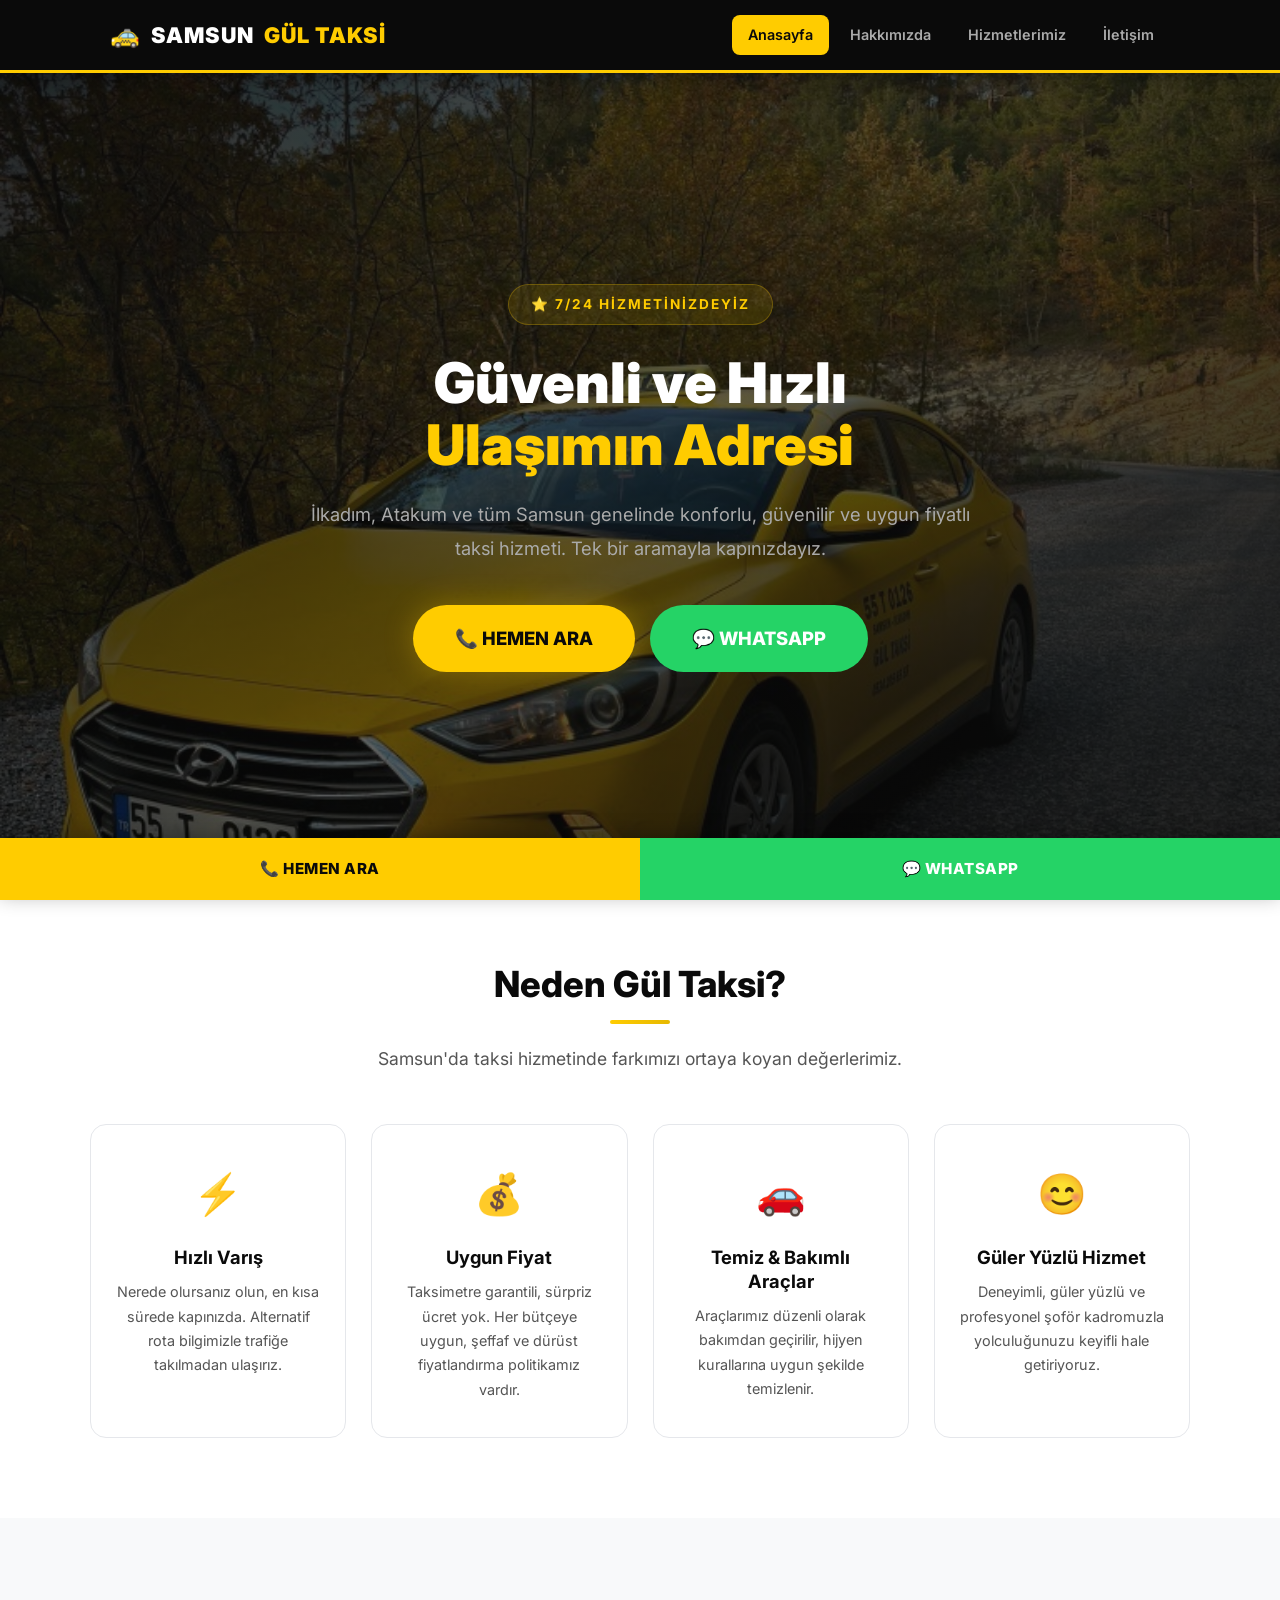
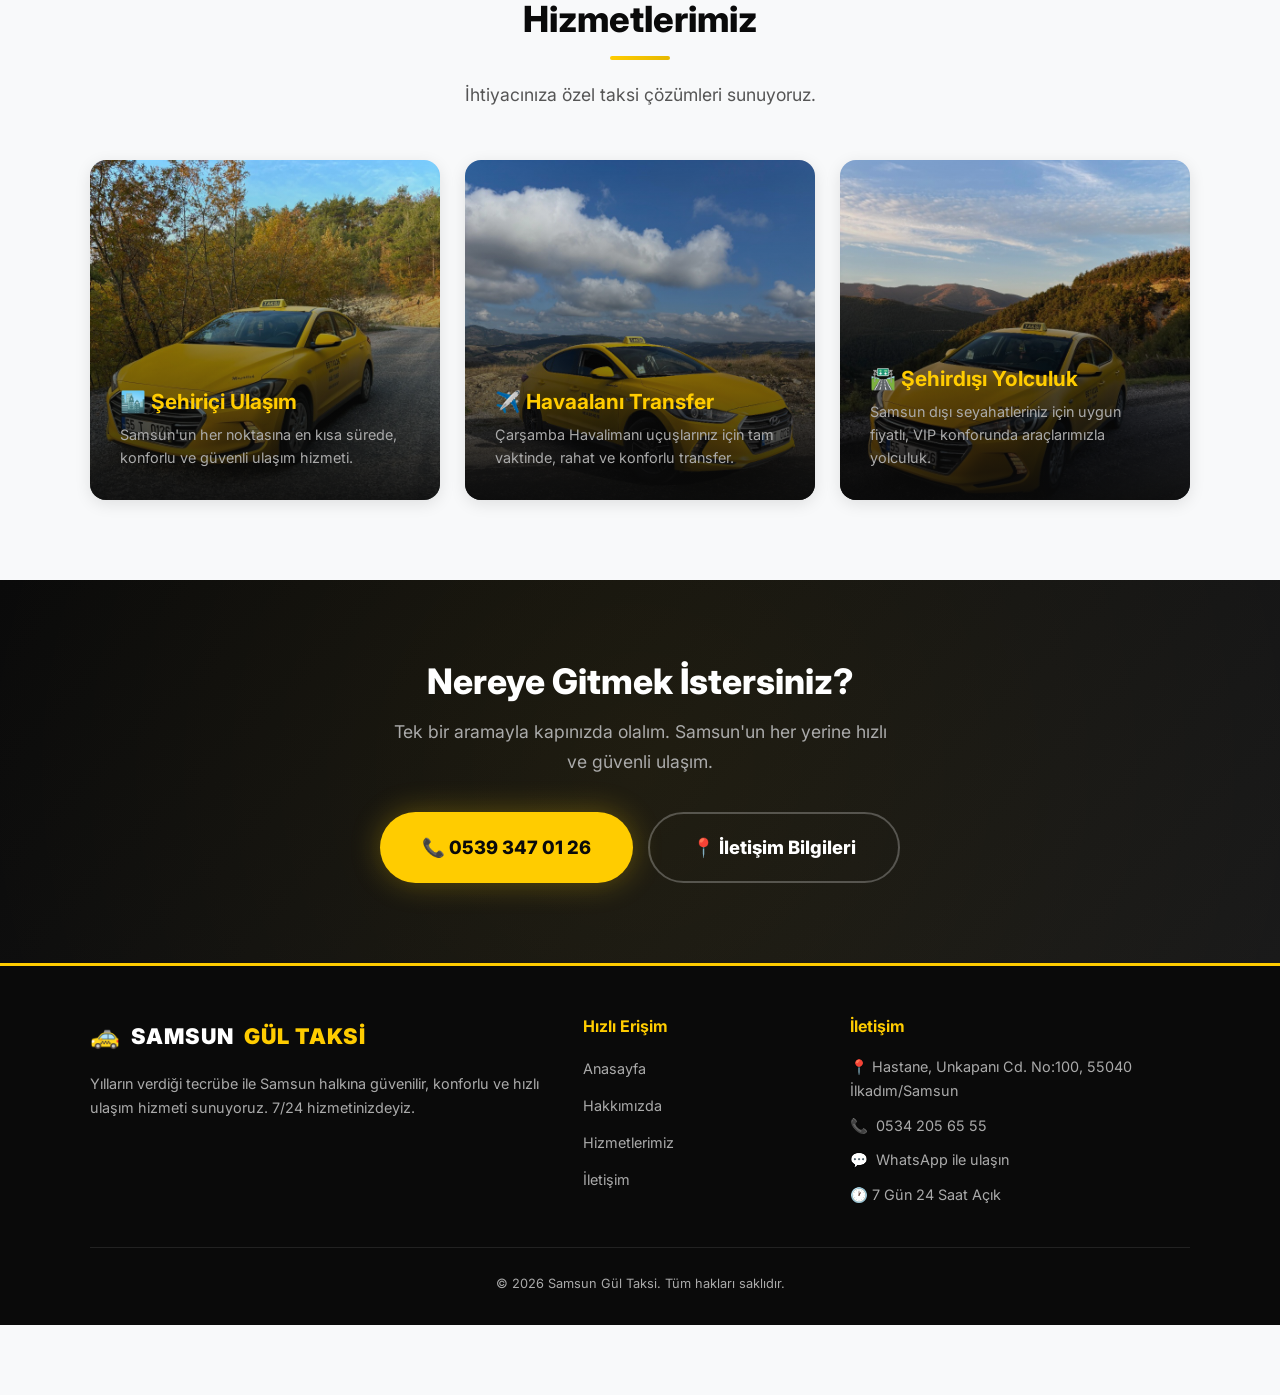
==== index.html @ 9e5a852b "Add files via upload" ====
<!DOCTYPE html>
<html lang="tr">
<head>
    <meta charset="UTF-8">
    <meta name="viewport" content="width=device-width, initial-scale=1.0">
    <title>Samsun Gül Taksi | 7/24 Güvenilir ve Hızlı Ulaşım</title>
    <meta name="description" content="Samsun Gül Taksi - İlkadım ve tüm Samsun genelinde 7/24 hızlı, güvenilir ve konforlu taksi hizmeti. Şehiriçi, havaalanı transferi ve şehirdışı yolculuk için hemen arayın.">
    <meta name="keywords" content="samsun taksi, gül taksi, ilkadım taksi, samsun havaalanı transfer, 7/24 taksi samsun">
    <meta name="author" content="Samsun Gül Taksi">
    <meta property="og:title" content="Samsun Gül Taksi | 7/24 Güvenilir Ulaşım">
    <meta property="og:description" content="Samsun'da 7/24 hızlı ve güvenilir taksi hizmeti. Hemen arayın!">
    <meta property="og:type" content="website">
    <link rel="stylesheet" href="style.css">
</head>
<body>

    <!-- HEADER -->
    <header>
        <div class="nav-container">
            <a href="index.html" class="logo">
                <span class="logo-icon">🚕</span> SAMSUN <span>GÜL TAKSİ</span>
            </a>
            <button class="menu-toggle" id="menuToggle" aria-label="Menüyü Aç">
                <span></span>
                <span></span>
                <span></span>
            </button>
            <nav class="nav-links" id="navLinks">
                <a href="index.html" class="active">Anasayfa</a>
                <a href="hakkimizda.html">Hakkımızda</a>
                <a href="hizmetlerimiz.html">Hizmetlerimiz</a>
                <a href="iletisim.html">İletişim</a>
            </nav>
        </div>
    </header>

    <!-- HERO SECTION -->
    <section class="hero" style="background-image: url('images/taksi-hero.jpg');">
        <div class="hero-content">
            <div class="hero-badge">⭐ 7/24 Hizmetinizdeyiz</div>
            <h1>Güvenli ve Hızlı <span class="highlight">Ulaşımın Adresi</span></h1>
            <p>İlkadım, Atakum ve tüm Samsun genelinde konforlu, güvenilir ve uygun fiyatlı taksi hizmeti. Tek bir aramayla kapınızdayız.</p>
            <div class="hero-buttons">
                <a href="tel:+905393470126" class="btn btn-primary btn-lg">📞 HEMEN ARA</a>
                <a href="https://wa.me/905393470126" class="btn btn-wa-inline btn-lg" target="_blank">💬 WHATSAPP</a>
            </div>
        </div>
    </section>



    <!-- WHY CHOOSE US -->
    <section class="features-section">
        <h2 class="section-title">Neden Gül Taksi?</h2>
        <p class="section-subtitle">Samsun'da taksi hizmetinde farkımızı ortaya koyan değerlerimiz.</p>
        <div class="features-grid">
            <div class="feature-card">
                <span class="feature-icon">⚡</span>
                <h3>Hızlı Varış</h3>
                <p>Nerede olursanız olun, en kısa sürede kapınızda. Alternatif rota bilgimizle trafiğe takılmadan ulaşırız.</p>
            </div>
            <div class="feature-card">
                <span class="feature-icon">💰</span>
                <h3>Uygun Fiyat</h3>
                <p>Taksimetre garantili, sürpriz ücret yok. Her bütçeye uygun, şeffaf ve dürüst fiyatlandırma politikamız vardır.</p>
            </div>
            <div class="feature-card">
                <span class="feature-icon">🚗</span>
                <h3>Temiz & Bakımlı Araçlar</h3>
                <p>Araçlarımız düzenli olarak bakımdan geçirilir, hijyen kurallarına uygun şekilde temizlenir.</p>
            </div>
            <div class="feature-card">
                <span class="feature-icon">😊</span>
                <h3>Güler Yüzlü Hizmet</h3>
                <p>Deneyimli, güler yüzlü ve profesyonel şoför kadromuzla yolculuğunuzu keyifli hale getiriyoruz.</p>
            </div>
        </div>
    </section>

    <!-- SERVICES PREVIEW -->
    <section class="services-section">
        <h2 class="section-title">Hizmetlerimiz</h2>
        <p class="section-subtitle">İhtiyacınıza özel taksi çözümleri sunuyoruz.</p>
        <div class="services-grid">
            <a href="hizmetlerimiz.html" class="service-card" style="background-image: url('images/taksi-hero.jpg');">
                <div class="service-card-content">
                    <h3>🏙️ Şehiriçi Ulaşım</h3>
                    <p>Samsun'un her noktasına en kısa sürede, konforlu ve güvenli ulaşım hizmeti.</p>
                </div>
            </a>
            <a href="hizmetlerimiz.html" class="service-card" style="background-image: url('images/taksi-about.jpg');">
                <div class="service-card-content">
                    <h3>✈️ Havaalanı Transfer</h3>
                    <p>Çarşamba Havalimanı uçuşlarınız için tam vaktinde, rahat ve konforlu transfer.</p>
                </div>
            </a>
            <a href="hizmetlerimiz.html" class="service-card" style="background-image: url('images/taksi-services.jpg');">
                <div class="service-card-content">
                    <h3>🛣️ Şehirdışı Yolculuk</h3>
                    <p>Samsun dışı seyahatleriniz için uygun fiyatlı, VIP konforunda araçlarımızla yolculuk.</p>
                </div>
            </a>
        </div>
    </section>

    <!-- CTA SECTION -->
    <section class="cta-section">
        <div class="cta-content">
            <h2>Nereye Gitmek İstersiniz?</h2>
            <p>Tek bir aramayla kapınızda olalım. Samsun'un her yerine hızlı ve güvenli ulaşım.</p>
            <div class="cta-buttons">
                <a href="tel:+905393470126" class="btn btn-primary btn-lg">📞 0539 347 01 26</a>
                <a href="iletisim.html" class="btn btn-secondary btn-lg">📍 İletişim Bilgileri</a>
            </div>
        </div>
    </section>

    <!-- FOOTER -->
    <footer>
        <div class="footer-grid">
            <div class="footer-brand">
                <a href="index.html" class="logo">
                    <span class="logo-icon">🚕</span> SAMSUN <span>GÜL TAKSİ</span>
                </a>
                <p>Yılların verdiği tecrübe ile Samsun halkına güvenilir, konforlu ve hızlı ulaşım hizmeti sunuyoruz. 7/24 hizmetinizdeyiz.</p>
            </div>
            <div class="footer-links">
                <h4>Hızlı Erişim</h4>
                <ul>
                    <li><a href="index.html">Anasayfa</a></li>
                    <li><a href="hakkimizda.html">Hakkımızda</a></li>
                    <li><a href="hizmetlerimiz.html">Hizmetlerimiz</a></li>
                    <li><a href="iletisim.html">İletişim</a></li>
                </ul>
            </div>
            <div class="footer-contact">
                <h4>İletişim</h4>
                <p>📍 Hastane, Unkapanı Cd. No:100, 55040 İlkadım/Samsun</p>
                <p>📞 <a href="tel:+905342056555">0534 205 65 55</a></p>
                <p>💬 <a href="https://wa.me/905342056555" target="_blank">WhatsApp ile ulaşın</a></p>
                <p>🕐 7 Gün 24 Saat Açık</p>
            </div>
        </div>
        <div class="footer-bottom">
            <p>&copy; 2026 Samsun Gül Taksi. Tüm hakları saklıdır.</p>
        </div>
    </footer>

    <!-- FIXED ACTION BAR -->
    <div class="fixed-action-bar">
        <a href="tel:+905342056555" class="action-btn action-call">📞 HEMEN ARA</a>
        <a href="https://wa.me/905342056555" class="action-btn action-whatsapp" target="_blank">💬 WHATSAPP</a>
    </div>

    <!-- Mobile Menu Script -->
    <script>
        document.getElementById('menuToggle').addEventListener('click', function() {
            document.getElementById('navLinks').classList.toggle('active');
        });
    </script>

</body>
</html>
---- style.css ----
/* ===================================
   SAMSUN GÜL TAKSİ - Premium Styles
   =================================== */

@import url('https://fonts.googleapis.com/css2?family=Inter:wght@400;500;600;700;800;900&display=swap');

/* === CSS Variables === */
:root {
    --primary: #FFCC00;
    --primary-hover: #FFD633;
    --primary-dark: #E6B800;
    --dark-1: #0a0a0a;
    --dark-2: #111111;
    --dark-3: #1a1a1a;
    --dark-4: #222222;
    --light-1: #f8f9fa;
    --light-2: #f0f0f0;
    --white: #ffffff;
    --text-primary: #111111;
    --text-secondary: #555555;
    --text-muted: #888888;
    --text-on-dark: #ffffff;
    --text-on-dark-muted: #aaaaaa;
    --whatsapp: #25D366;
    --whatsapp-hover: #22c55e;
    --shadow-sm: 0 2px 8px rgba(0,0,0,0.06);
    --shadow-md: 0 4px 16px rgba(0,0,0,0.1);
    --shadow-lg: 0 8px 32px rgba(0,0,0,0.15);
    --shadow-xl: 0 16px 48px rgba(0,0,0,0.2);
    --shadow-glow: 0 0 30px rgba(255,204,0,0.3);
    --radius-sm: 8px;
    --radius-md: 12px;
    --radius-lg: 16px;
    --radius-xl: 24px;
    --radius-full: 999px;
    --transition-fast: 0.2s ease;
    --transition: 0.3s cubic-bezier(0.4, 0, 0.2, 1);
    --transition-slow: 0.5s cubic-bezier(0.4, 0, 0.2, 1);
}

/* === Reset & Base === */
*, *::before, *::after {
    margin: 0;
    padding: 0;
    box-sizing: border-box;
}

html {
    scroll-behavior: smooth;
    font-size: 16px;
}

body {
    font-family: 'Inter', -apple-system, BlinkMacSystemFont, 'Segoe UI', Roboto, sans-serif;
    background-color: var(--light-1);
    color: var(--text-primary);
    line-height: 1.7;
    padding-bottom: 70px;
    -webkit-font-smoothing: antialiased;
    -moz-osx-font-smoothing: grayscale;
    overflow-x: hidden;
}

a {
    text-decoration: none;
    color: inherit;
    transition: var(--transition);
}

img {
    max-width: 100%;
    height: auto;
    display: block;
}

ul, ol {
    list-style: none;
}

/* === Typography === */
h1 { font-size: 3rem; font-weight: 900; line-height: 1.15; }
h2 { font-size: 2.25rem; font-weight: 800; line-height: 1.2; }
h3 { font-size: 1.5rem; font-weight: 700; line-height: 1.3; }
h4 { font-size: 1.25rem; font-weight: 700; line-height: 1.3; }

/* Section Title */
.section-title {
    text-align: center;
    font-size: 2.25rem;
    font-weight: 800;
    color: var(--dark-1);
    margin-bottom: 50px;
    position: relative;
    padding-bottom: 18px;
}

.section-title::after {
    content: '';
    position: absolute;
    bottom: 0;
    left: 50%;
    transform: translateX(-50%);
    width: 60px;
    height: 4px;
    background: linear-gradient(90deg, var(--primary), var(--primary-dark));
    border-radius: 2px;
}

.section-title.light {
    color: var(--text-on-dark);
}

.section-subtitle {
    text-align: center;
    font-size: 1.1rem;
    color: var(--text-secondary);
    max-width: 600px;
    margin: -30px auto 50px;
}

/* === Container === */
.container {
    max-width: 1100px;
    margin: 0 auto;
    padding: 0 20px;
}

/* ==================
   HEADER & NAVIGATION
   ================== */
header {
    background-color: var(--dark-1);
    position: sticky;
    top: 0;
    z-index: 1000;
    border-bottom: 3px solid var(--primary);
    box-shadow: 0 4px 20px rgba(0,0,0,0.4);
}

.nav-container {
    max-width: 1100px;
    margin: 0 auto;
    padding: 0 20px;
    display: flex;
    align-items: center;
    justify-content: space-between;
    height: 70px;
}

.logo {
    color: var(--text-on-dark);
    font-size: 1.35rem;
    font-weight: 900;
    letter-spacing: 1px;
    display: flex;
    align-items: center;
    gap: 10px;
}

.logo span {
    color: var(--primary);
}

.logo .logo-icon {
    font-size: 1.5rem;
}

.nav-links {
    display: flex;
    align-items: center;
    gap: 5px;
}

.nav-links a {
    color: var(--text-on-dark-muted);
    font-size: 0.9rem;
    font-weight: 600;
    padding: 8px 16px;
    border-radius: var(--radius-sm);
    transition: var(--transition);
}

.nav-links a:hover,
.nav-links a.active {
    color: var(--dark-1);
    background-color: var(--primary);
}

/* Mobile Menu Toggle */
.menu-toggle {
    display: none;
    flex-direction: column;
    gap: 5px;
    cursor: pointer;
    padding: 8px;
    background: none;
    border: none;
    z-index: 10;
}

.menu-toggle span {
    display: block;
    width: 26px;
    height: 3px;
    background-color: var(--primary);
    border-radius: 2px;
    transition: var(--transition);
}

/* ==================
   HERO SECTION (Homepage)
   ================== */
.hero {
    position: relative;
    min-height: 90vh;
    display: flex;
    align-items: center;
    justify-content: center;
    text-align: center;
    padding: 100px 20px;
    background-color: var(--dark-1);
    background-size: cover;
    background-position: center;
    overflow: hidden;
}

.hero::before {
    content: '';
    position: absolute;
    inset: 0;
    background: linear-gradient(
        135deg,
        rgba(10, 10, 10, 0.88) 0%,
        rgba(10, 10, 10, 0.65) 50%,
        rgba(10, 10, 10, 0.88) 100%
    );
    z-index: 1;
}

.hero-content {
    position: relative;
    z-index: 2;
    max-width: 700px;
    animation: fadeInUp 0.8s ease-out;
}

.hero-badge {
    display: inline-block;
    background: rgba(255, 204, 0, 0.12);
    color: var(--primary);
    padding: 8px 22px;
    border-radius: var(--radius-full);
    font-size: 0.85rem;
    font-weight: 700;
    letter-spacing: 2px;
    margin-bottom: 28px;
    border: 1px solid rgba(255, 204, 0, 0.25);
    text-transform: uppercase;
}

.hero h1 {
    color: var(--text-on-dark);
    font-size: 3.5rem;
    margin-bottom: 22px;
    line-height: 1.1;
}

.hero h1 .highlight {
    color: var(--primary);
    display: block;
}

.hero p {
    color: var(--text-on-dark-muted);
    font-size: 1.15rem;
    margin-bottom: 40px;
    line-height: 1.8;
}

.hero-buttons {
    display: flex;
    gap: 15px;
    justify-content: center;
    flex-wrap: wrap;
}

/* ==================
   PAGE HEADER (Internal Pages)
   ================== */
.page-header {
    background-color: var(--dark-1);
    padding: 80px 20px 60px;
    text-align: center;
    border-bottom: 3px solid var(--primary);
    position: relative;
    overflow: hidden;
}

.page-header::before {
    content: '';
    position: absolute;
    inset: 0;
    background: radial-gradient(circle at 50% 130%, rgba(255,204,0,0.08), transparent 60%);
}

.page-header h1 {
    color: var(--text-on-dark);
    font-size: 2.5rem;
    margin-bottom: 12px;
    position: relative;
}

.page-header p {
    color: var(--text-on-dark-muted);
    font-size: 1.05rem;
    position: relative;
}

/* ==================
   BUTTONS
   ================== */
.btn {
    display: inline-flex;
    align-items: center;
    justify-content: center;
    gap: 10px;
    padding: 14px 32px;
    font-size: 1rem;
    font-weight: 700;
    border-radius: var(--radius-full);
    border: none;
    cursor: pointer;
    transition: var(--transition);
    font-family: inherit;
}

.btn-primary {
    background-color: var(--primary);
    color: var(--dark-1);
    box-shadow: var(--shadow-glow);
}

.btn-primary:hover {
    background-color: var(--primary-hover);
    transform: translateY(-2px);
    box-shadow: 0 0 40px rgba(255,204,0,0.45);
}

.btn-secondary {
    background-color: transparent;
    color: var(--text-on-dark);
    border: 2px solid rgba(255,255,255,0.25);
}

.btn-secondary:hover {
    border-color: var(--primary);
    color: var(--primary);
}

.btn-lg {
    padding: 18px 42px;
    font-size: 1.15rem;
    font-weight: 800;
}

.btn-wa-inline {
    background-color: var(--whatsapp);
    color: var(--white);
}

.btn-wa-inline:hover {
    background-color: var(--whatsapp-hover);
    transform: translateY(-2px);
}

/* ==================
   STATS SECTION
   ================== */
.stats-section {
    background-color: var(--dark-1);
    padding: 60px 20px;
    border-bottom: 1px solid var(--dark-4);
}

.stats-grid {
    display: grid;
    grid-template-columns: repeat(4, 1fr);
    gap: 30px;
    max-width: 1100px;
    margin: 0 auto;
}

.stat-item {
    text-align: center;
    padding: 25px 15px;
    border-radius: var(--radius-md);
    background: rgba(255,255,255,0.03);
    border: 1px solid rgba(255,255,255,0.06);
    transition: var(--transition);
}

.stat-item:hover {
    background: rgba(255,204,0,0.06);
    border-color: rgba(255,204,0,0.15);
    transform: translateY(-3px);
}

.stat-icon {
    font-size: 1.8rem;
    margin-bottom: 10px;
    display: block;
}

.stat-number {
    font-size: 2.5rem;
    font-weight: 900;
    color: var(--primary);
    line-height: 1;
    margin-bottom: 8px;
}

.stat-label {
    font-size: 0.85rem;
    color: var(--text-on-dark-muted);
    font-weight: 500;
}

/* ==================
   FEATURES (Why Choose Us)
   ================== */
.features-section {
    padding: 80px 20px;
    background-color: var(--white);
}

.features-grid {
    display: grid;
    grid-template-columns: repeat(auto-fit, minmax(240px, 1fr));
    gap: 25px;
    max-width: 1100px;
    margin: 0 auto;
}

.feature-card {
    background: var(--white);
    border: 1px solid #e5e7eb;
    border-radius: var(--radius-lg);
    padding: 35px 25px;
    text-align: center;
    transition: var(--transition);
    position: relative;
    overflow: hidden;
}

.feature-card::before {
    content: '';
    position: absolute;
    top: 0;
    left: 0;
    right: 0;
    height: 4px;
    background: var(--primary);
    transform: scaleX(0);
    transition: var(--transition);
}

.feature-card:hover {
    transform: translateY(-6px);
    box-shadow: var(--shadow-lg);
    border-color: var(--primary);
}

.feature-card:hover::before {
    transform: scaleX(1);
}

.feature-icon {
    font-size: 2.5rem;
    margin-bottom: 18px;
    display: block;
}

.feature-card h3 {
    font-size: 1.15rem;
    margin-bottom: 10px;
    color: var(--dark-1);
}

.feature-card p {
    font-size: 0.9rem;
    color: var(--text-secondary);
    line-height: 1.7;
}

/* ==================
   SERVICES SECTION
   ================== */
.services-section {
    padding: 80px 20px;
    background-color: var(--light-1);
}

.services-grid {
    display: grid;
    grid-template-columns: repeat(auto-fit, minmax(300px, 1fr));
    gap: 25px;
    max-width: 1100px;
    margin: 0 auto;
}

.service-card {
    border-radius: var(--radius-lg);
    overflow: hidden;
    position: relative;
    height: 340px;
    background-color: var(--dark-3);
    background-size: cover;
    background-position: center;
    transition: var(--transition);
    box-shadow: var(--shadow-md);
    cursor: pointer;
}

.service-card::before {
    content: '';
    position: absolute;
    inset: 0;
    background: linear-gradient(to top, rgba(10,10,10,0.92) 0%, rgba(10,10,10,0.35) 50%, transparent 100%);
    transition: var(--transition);
}

.service-card:hover {
    transform: translateY(-6px);
    box-shadow: var(--shadow-xl);
}

.service-card:hover::before {
    background: linear-gradient(to top, rgba(10,10,10,0.96) 0%, rgba(10,10,10,0.45) 60%, transparent 100%);
}

.service-card-content {
    position: absolute;
    bottom: 0;
    left: 0;
    right: 0;
    padding: 30px;
    z-index: 2;
}

.service-card-content h3 {
    color: var(--primary);
    font-size: 1.3rem;
    margin-bottom: 8px;
}

.service-card-content p {
    color: var(--text-on-dark-muted);
    font-size: 0.9rem;
    line-height: 1.6;
}

/* Service Detail Page */
.service-detail {
    padding: 80px 20px;
}

.service-detail:nth-child(even) {
    background-color: var(--white);
}

.service-detail-inner {
    display: grid;
    grid-template-columns: 1fr 1fr;
    gap: 50px;
    align-items: center;
    max-width: 1100px;
    margin: 0 auto;
}

.service-detail-inner.reverse {
    direction: rtl;
}

.service-detail-inner.reverse > * {
    direction: ltr;
}

.service-detail-img {
    border-radius: var(--radius-lg);
    overflow: hidden;
    box-shadow: var(--shadow-lg);
}

.service-detail-img img {
    width: 100%;
    height: 380px;
    object-fit: cover;
    transition: var(--transition-slow);
}

.service-detail-img:hover img {
    transform: scale(1.05);
}

.service-detail-text h3 {
    font-size: 1.8rem;
    margin-bottom: 18px;
    color: var(--dark-1);
}

.service-detail-text p {
    font-size: 1rem;
    color: var(--text-secondary);
    line-height: 1.8;
    margin-bottom: 15px;
}

.service-detail-text ul {
    margin-top: 18px;
}

.service-detail-text ul li {
    padding: 8px 0;
    padding-left: 28px;
    position: relative;
    color: var(--text-secondary);
    font-size: 0.95rem;
}

.service-detail-text ul li::before {
    content: '✓';
    position: absolute;
    left: 0;
    color: var(--primary);
    font-weight: 800;
    font-size: 1rem;
}

/* ==================
   ABOUT SECTION
   ================== */
.about-section {
    padding: 80px 20px;
    background-color: var(--white);
}

.about-grid {
    display: grid;
    grid-template-columns: 1fr 1fr;
    gap: 50px;
    align-items: center;
    max-width: 1100px;
    margin: 0 auto;
}

.about-img {
    border-radius: var(--radius-lg);
    overflow: hidden;
    box-shadow: var(--shadow-lg);
    position: relative;
}

.about-img img {
    width: 100%;
    height: 420px;
    object-fit: cover;
}

.about-img-badge {
    position: absolute;
    bottom: 20px;
    right: 20px;
    background-color: var(--primary);
    color: var(--dark-1);
    padding: 12px 22px;
    border-radius: var(--radius-md);
    font-weight: 800;
    font-size: 0.9rem;
    box-shadow: var(--shadow-md);
}

.about-text h2 {
    font-size: 2rem;
    margin-bottom: 20px;
}

.about-text .highlight-text {
    color: var(--primary-dark);
    font-weight: 700;
}

.about-text p {
    font-size: 1rem;
    color: var(--text-secondary);
    line-height: 1.8;
    margin-bottom: 15px;
}

/* Values Cards */
.values-section {
    padding: 80px 20px;
    background-color: var(--light-1);
}

.values-grid {
    display: grid;
    grid-template-columns: repeat(auto-fit, minmax(280px, 1fr));
    gap: 25px;
    max-width: 1100px;
    margin: 0 auto;
}

.value-card {
    background: var(--white);
    padding: 30px;
    border-radius: var(--radius-lg);
    box-shadow: var(--shadow-sm);
    border-left: 4px solid var(--primary);
    transition: var(--transition);
}

.value-card:hover {
    transform: translateY(-4px);
    box-shadow: var(--shadow-md);
}

.value-card h3 {
    font-size: 1.1rem;
    margin-bottom: 10px;
    display: flex;
    align-items: center;
    gap: 10px;
}

.value-card p {
    font-size: 0.9rem;
    color: var(--text-secondary);
    line-height: 1.7;
}

/* ==================
   CONTACT SECTION
   ================== */
.contact-section {
    padding: 80px 20px;
    background-color: var(--white);
}

.contact-grid {
    display: grid;
    grid-template-columns: repeat(auto-fit, minmax(230px, 1fr));
    gap: 20px;
    max-width: 1100px;
    margin: 0 auto 50px;
}

.contact-card {
    background: var(--light-1);
    padding: 30px 25px;
    border-radius: var(--radius-lg);
    text-align: center;
    transition: var(--transition);
    border: 1px solid #e5e7eb;
}

.contact-card:hover {
    transform: translateY(-4px);
    box-shadow: var(--shadow-md);
    border-color: var(--primary);
}

.contact-card-icon {
    font-size: 2.2rem;
    margin-bottom: 15px;
    display: block;
}

.contact-card h4 {
    font-size: 1rem;
    margin-bottom: 10px;
    color: var(--dark-1);
}

.contact-card p {
    font-size: 0.9rem;
    color: var(--text-secondary);
    line-height: 1.6;
}

.contact-card a {
    color: var(--dark-1);
    font-weight: 700;
    border-bottom: 2px solid var(--primary);
    padding-bottom: 2px;
}

.contact-card a:hover {
    color: var(--primary-dark);
}

.map-container {
    width: 100%;
    max-width: 1100px;
    margin: 0 auto;
    border-radius: var(--radius-lg);
    overflow: hidden;
    box-shadow: var(--shadow-md);
    height: 400px;
}

.map-container iframe {
    width: 100%;
    height: 100%;
    border: none;
}

/* ==================
   GALLERY
   ================== */
.gallery-section {
    padding: 80px 20px;
    background-color: var(--light-1);
}

.gallery-grid {
    display: grid;
    grid-template-columns: repeat(3, 1fr);
    gap: 15px;
    max-width: 1100px;
    margin: 0 auto;
}

.gallery-item {
    border-radius: var(--radius-md);
    overflow: hidden;
    box-shadow: var(--shadow-sm);
    transition: var(--transition);
}

.gallery-item:hover {
    transform: scale(1.03);
    box-shadow: var(--shadow-lg);
}

.gallery-item img {
    width: 100%;
    height: 280px;
    object-fit: cover;
    transition: var(--transition-slow);
}

.gallery-item:hover img {
    transform: scale(1.08);
}

/* ==================
   CTA SECTION
   ================== */
.cta-section {
    background: linear-gradient(135deg, var(--dark-1) 0%, var(--dark-3) 100%);
    padding: 80px 20px;
    text-align: center;
    position: relative;
    overflow: hidden;
}

.cta-section::before {
    content: '';
    position: absolute;
    top: -50%;
    left: -50%;
    width: 200%;
    height: 200%;
    background: radial-gradient(circle, rgba(255,204,0,0.06) 0%, transparent 50%);
    animation: pulse-bg 4s ease-in-out infinite;
}

.cta-content {
    position: relative;
    z-index: 2;
}

.cta-section h2 {
    color: var(--text-on-dark);
    font-size: 2.2rem;
    margin-bottom: 15px;
}

.cta-section p {
    color: var(--text-on-dark-muted);
    font-size: 1.1rem;
    margin-bottom: 35px;
    max-width: 500px;
    margin-left: auto;
    margin-right: auto;
}

.cta-buttons {
    display: flex;
    gap: 15px;
    justify-content: center;
    flex-wrap: wrap;
}

/* ==================
   FOOTER
   ================== */
footer {
    background-color: var(--dark-1);
    border-top: 3px solid var(--primary);
    padding: 50px 20px 30px;
}

.footer-grid {
    display: grid;
    grid-template-columns: 2fr 1fr 1.5fr;
    gap: 40px;
    max-width: 1100px;
    margin: 0 auto;
    padding-bottom: 30px;
    border-bottom: 1px solid var(--dark-4);
}

.footer-brand .logo {
    margin-bottom: 15px;
    display: inline-flex;
}

.footer-brand p {
    color: var(--text-on-dark-muted);
    font-size: 0.9rem;
    line-height: 1.7;
}

.footer-links h4,
.footer-contact h4 {
    color: var(--primary);
    font-size: 1rem;
    margin-bottom: 18px;
    font-weight: 700;
}

.footer-links ul li {
    margin-bottom: 10px;
}

.footer-links ul li a {
    color: var(--text-on-dark-muted);
    font-size: 0.9rem;
    transition: var(--transition);
}

.footer-links ul li a:hover {
    color: var(--primary);
    padding-left: 5px;
}

.footer-contact p {
    color: var(--text-on-dark-muted);
    font-size: 0.9rem;
    margin-bottom: 10px;
    display: flex;
    align-items: flex-start;
    gap: 8px;
}

.footer-contact a {
    color: var(--text-on-dark-muted);
    transition: var(--transition);
}

.footer-contact a:hover {
    color: var(--primary);
}

.footer-bottom {
    text-align: center;
    padding-top: 25px;
    max-width: 1100px;
    margin: 0 auto;
}

.footer-bottom p {
    color: var(--text-on-dark-muted);
    font-size: 0.8rem;
}

/* ==================
   FIXED ACTION BAR
   ================== */
.fixed-action-bar {
    position: fixed;
    bottom: 0;
    left: 0;
    width: 100%;
    display: flex;
    z-index: 1000;
    box-shadow: 0 -4px 20px rgba(0,0,0,0.3);
}

.action-btn {
    flex: 1;
    display: flex;
    align-items: center;
    justify-content: center;
    gap: 8px;
    padding: 18px 10px;
    font-size: 0.95rem;
    font-weight: 800;
    text-transform: uppercase;
    letter-spacing: 0.5px;
    transition: var(--transition-fast);
    font-family: inherit;
}

.action-btn:active {
    transform: scale(0.97);
}

.action-call {
    background-color: var(--primary);
    color: var(--dark-1);
}

.action-whatsapp {
    background-color: var(--whatsapp);
    color: var(--white);
}

/* ==================
   ANIMATIONS
   ================== */
@keyframes fadeInUp {
    from {
        opacity: 0;
        transform: translateY(30px);
    }
    to {
        opacity: 1;
        transform: translateY(0);
    }
}

@keyframes fadeIn {
    from { opacity: 0; }
    to { opacity: 1; }
}

@keyframes pulse-bg {
    0%, 100% { transform: scale(1); opacity: 0.5; }
    50% { transform: scale(1.1); opacity: 1; }
}

@keyframes slideInLeft {
    from {
        opacity: 0;
        transform: translateX(-30px);
    }
    to {
        opacity: 1;
        transform: translateX(0);
    }
}

@keyframes float {
    0%, 100% { transform: translateY(0); }
    50% { transform: translateY(-10px); }
}

.animate-fade-in {
    animation: fadeIn 0.6s ease-out forwards;
}

.animate-fade-in-up {
    animation: fadeInUp 0.6s ease-out forwards;
}

/* ==================
   RESPONSIVE
   ================== */
@media (max-width: 1024px) {
    h1 { font-size: 2.5rem; }
    .hero h1 { font-size: 3rem; }
    .footer-grid { grid-template-columns: 1fr 1fr; }
}

@media (max-width: 768px) {
    /* Nav */
    .menu-toggle { display: flex; }

    .nav-links {
        display: none;
        position: absolute;
        top: 70px;
        left: 0;
        right: 0;
        background-color: var(--dark-2);
        flex-direction: column;
        padding: 15px 20px;
        gap: 5px;
        border-bottom: 3px solid var(--primary);
        box-shadow: 0 10px 30px rgba(0,0,0,0.3);
    }

    .nav-links.active {
        display: flex;
    }

    .nav-links a {
        padding: 12px 16px;
        font-size: 1rem;
    }

    /* Hero */
    .hero { min-height: 75vh; padding: 80px 20px; }
    .hero h1 { font-size: 2.2rem; }
    .hero p { font-size: 1rem; }

    /* Stats */
    .stats-grid { grid-template-columns: repeat(2, 1fr); gap: 15px; }
    .stat-number { font-size: 2rem; }

    /* Sections */
    .section-title { font-size: 1.8rem; }
    .about-grid { grid-template-columns: 1fr; }
    .service-detail-inner { grid-template-columns: 1fr; }
    .service-detail-inner.reverse { direction: ltr; }
    .footer-grid { grid-template-columns: 1fr; gap: 30px; }
    .gallery-grid { grid-template-columns: 1fr 1fr; }

    /* Page Header */
    .page-header { padding: 60px 20px 40px; }
    .page-header h1 { font-size: 2rem; }

    /* Action Bar */
    .action-btn { font-size: 0.85rem; padding: 16px 5px; }
}

@media (max-width: 480px) {
    .hero h1 { font-size: 1.8rem; }
    .stats-grid { grid-template-columns: 1fr 1fr; }
    .features-grid { grid-template-columns: 1fr; }
    .services-grid { grid-template-columns: 1fr; }
    .contact-grid { grid-template-columns: 1fr; }
    .gallery-grid { grid-template-columns: 1fr; }
    .hero-buttons { flex-direction: column; align-items: center; }
    .btn-lg { width: 100%; }
}
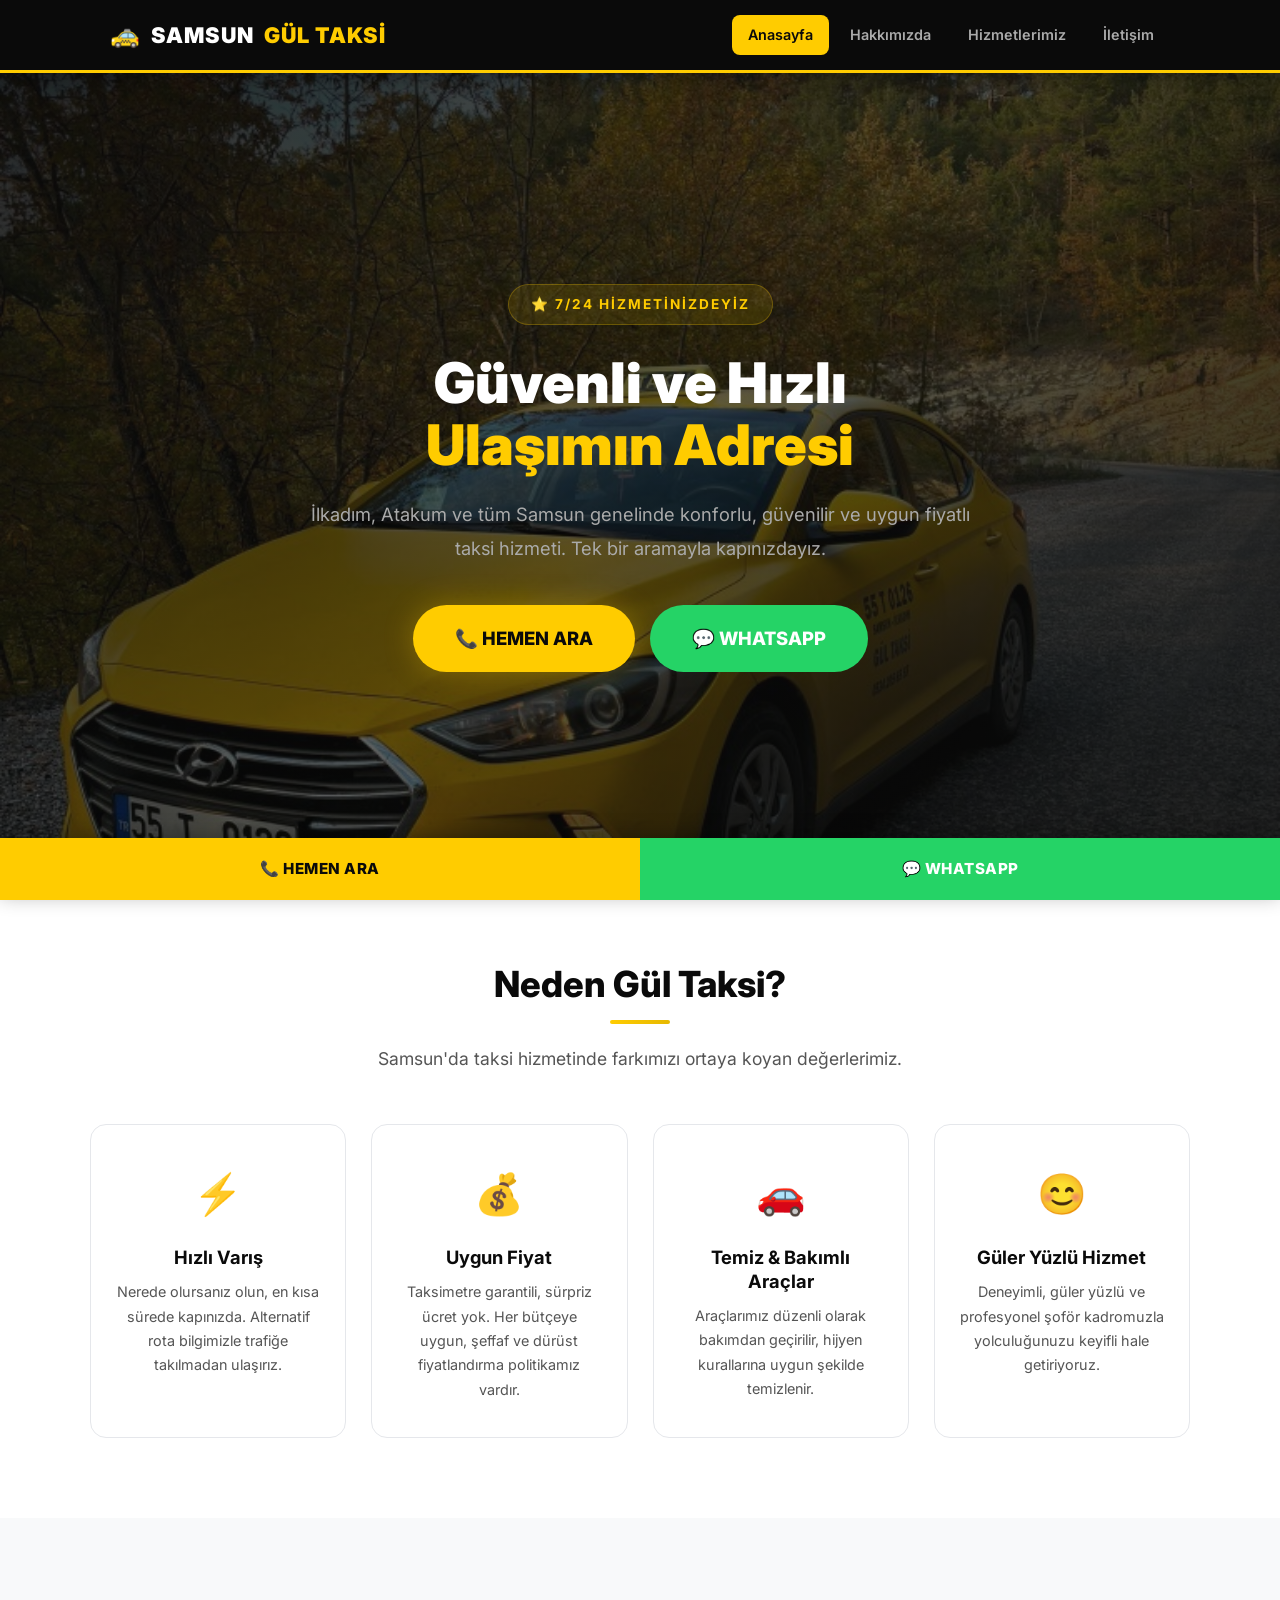
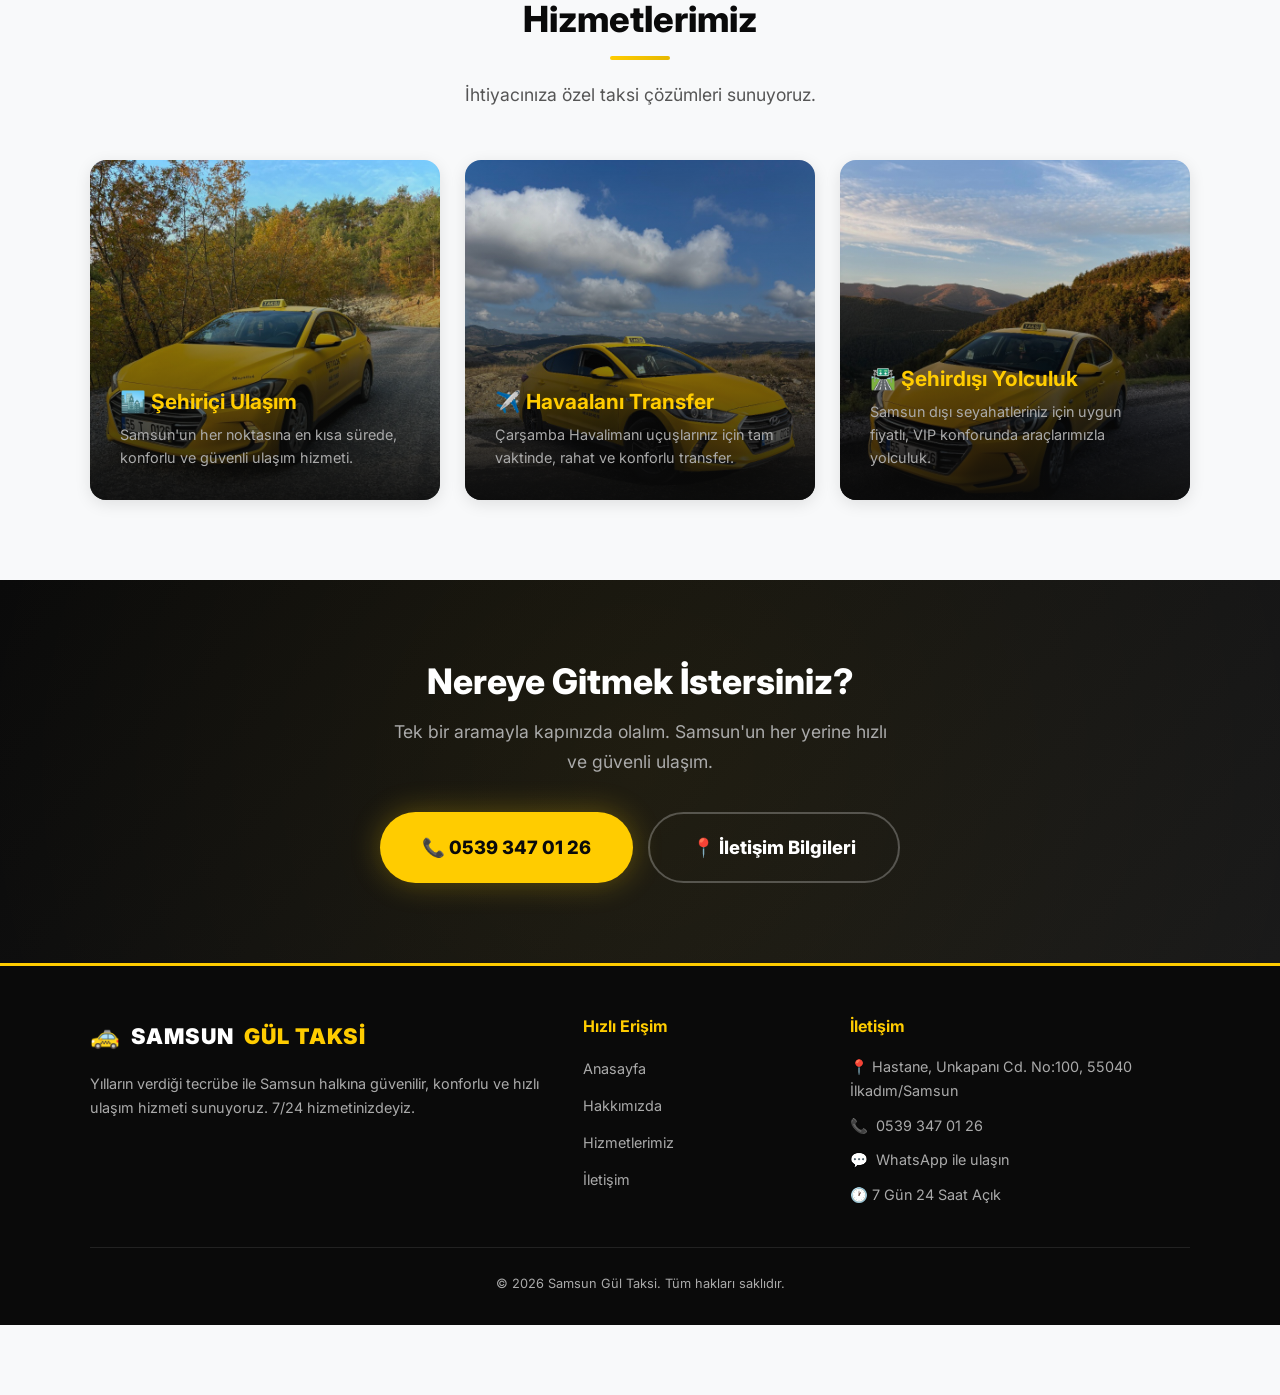
==== commit aaabf574: "Add files via upload" ====
--- a/index.html
+++ b/index.html
@@ -136,8 +136,8 @@
             <div class="footer-contact">
                 <h4>İletişim</h4>
                 <p>📍 Hastane, Unkapanı Cd. No:100, 55040 İlkadım/Samsun</p>
-                <p>📞 <a href="tel:+905342056555">0534 205 65 55</a></p>
-                <p>💬 <a href="https://wa.me/905342056555" target="_blank">WhatsApp ile ulaşın</a></p>
+                <p>📞 <a href="tel:+905393470126">0539 347 01 26</a></p>
+                <p>💬 <a href="https://wa.me/905393470126" target="_blank">WhatsApp ile ulaşın</a></p>
                 <p>🕐 7 Gün 24 Saat Açık</p>
             </div>
         </div>
@@ -148,8 +148,8 @@
 
     <!-- FIXED ACTION BAR -->
     <div class="fixed-action-bar">
-        <a href="tel:+905342056555" class="action-btn action-call">📞 HEMEN ARA</a>
-        <a href="https://wa.me/905342056555" class="action-btn action-whatsapp" target="_blank">💬 WHATSAPP</a>
+        <a href="tel:+905393470126" class="action-btn action-call">📞 HEMEN ARA</a>
+        <a href="https://wa.me/905393470126" class="action-btn action-whatsapp" target="_blank">💬 WHATSAPP</a>
     </div>
 
     <!-- Mobile Menu Script -->
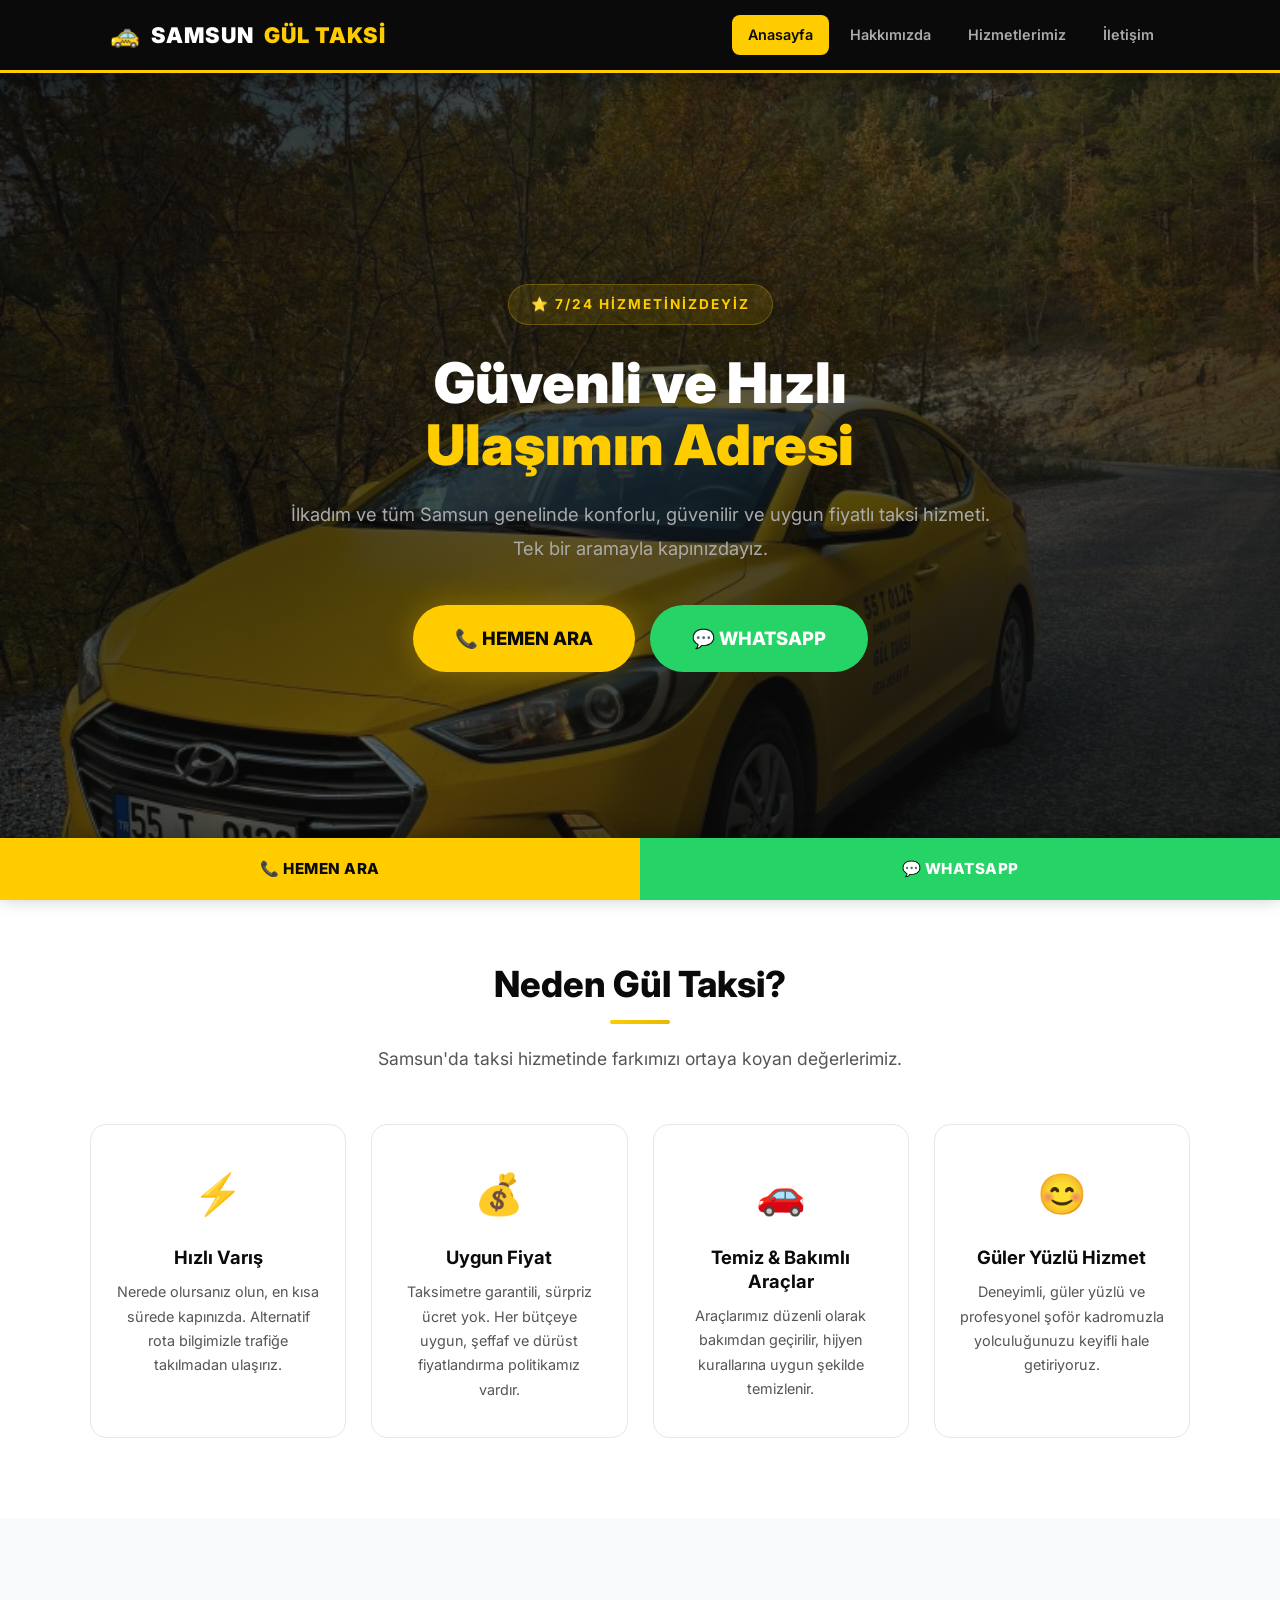
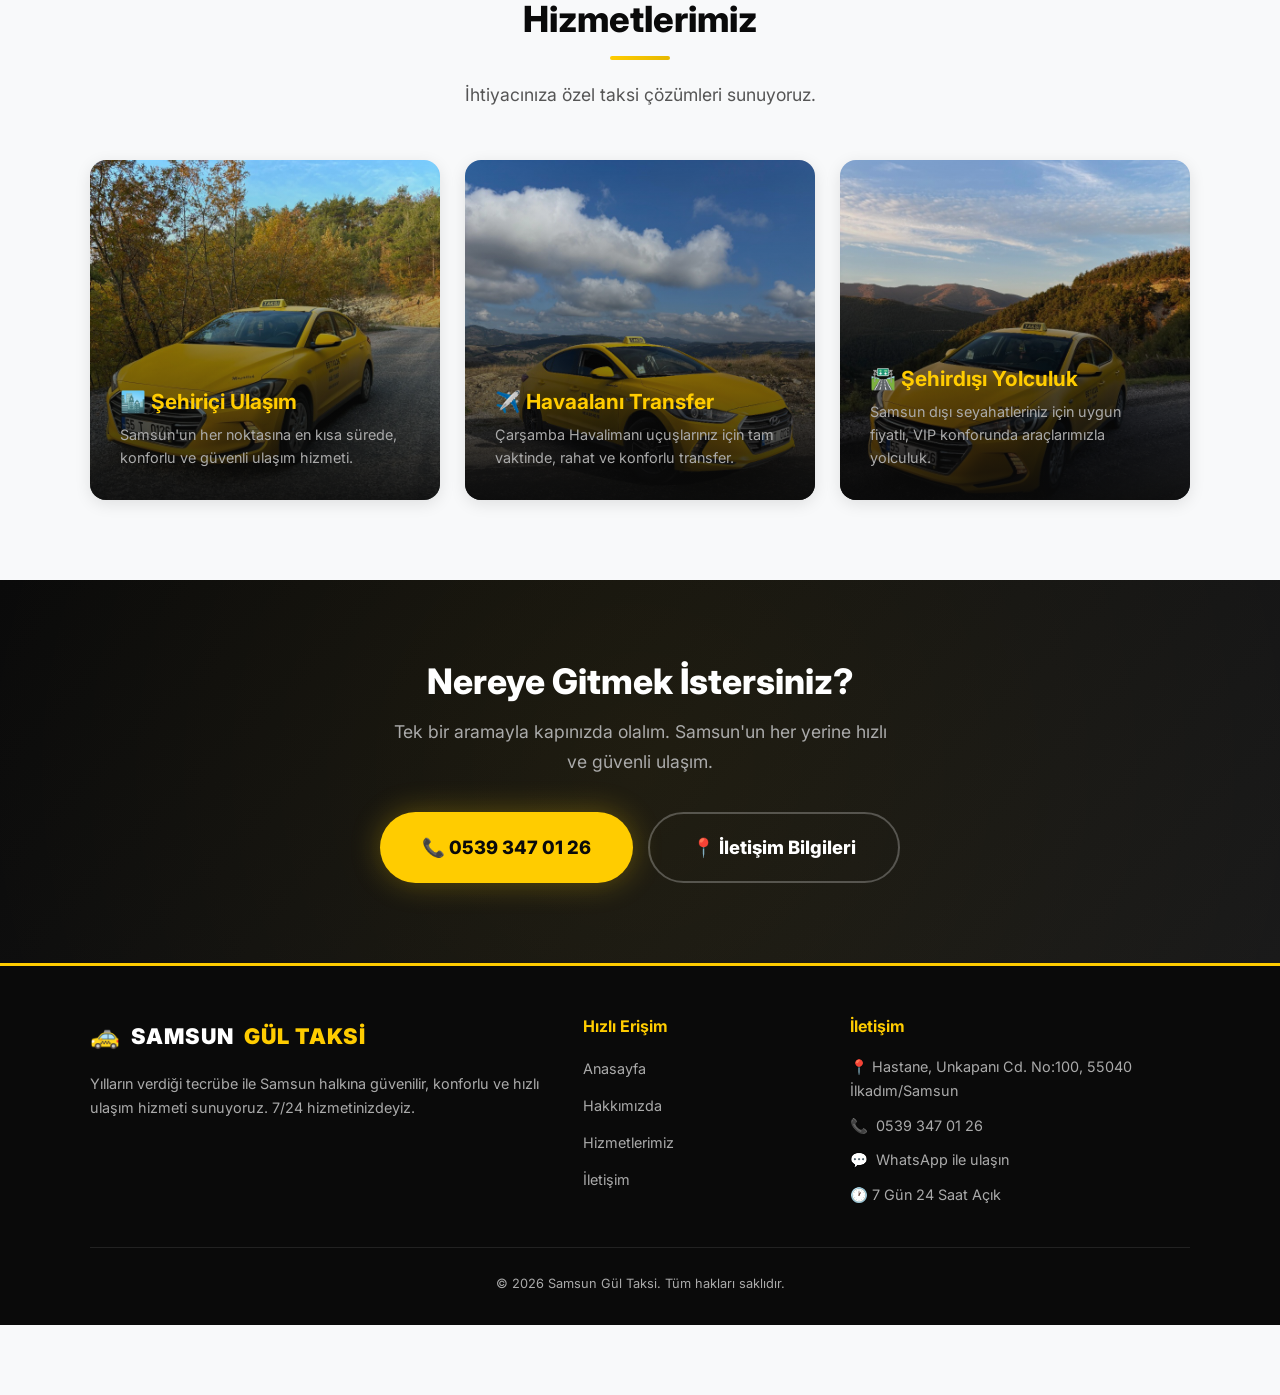
==== commit f3a5bbff: "Add files via upload" ====
--- a/index.html
+++ b/index.html
@@ -39,7 +39,7 @@
         <div class="hero-content">
             <div class="hero-badge">⭐ 7/24 Hizmetinizdeyiz</div>
             <h1>Güvenli ve Hızlı <span class="highlight">Ulaşımın Adresi</span></h1>
-            <p>İlkadım, Atakum ve tüm Samsun genelinde konforlu, güvenilir ve uygun fiyatlı taksi hizmeti. Tek bir aramayla kapınızdayız.</p>
+            <p>İlkadım ve tüm Samsun genelinde konforlu, güvenilir ve uygun fiyatlı taksi hizmeti. Tek bir aramayla kapınızdayız.</p>
             <div class="hero-buttons">
                 <a href="tel:+905393470126" class="btn btn-primary btn-lg">📞 HEMEN ARA</a>
                 <a href="https://wa.me/905393470126" class="btn btn-wa-inline btn-lg" target="_blank">💬 WHATSAPP</a>
